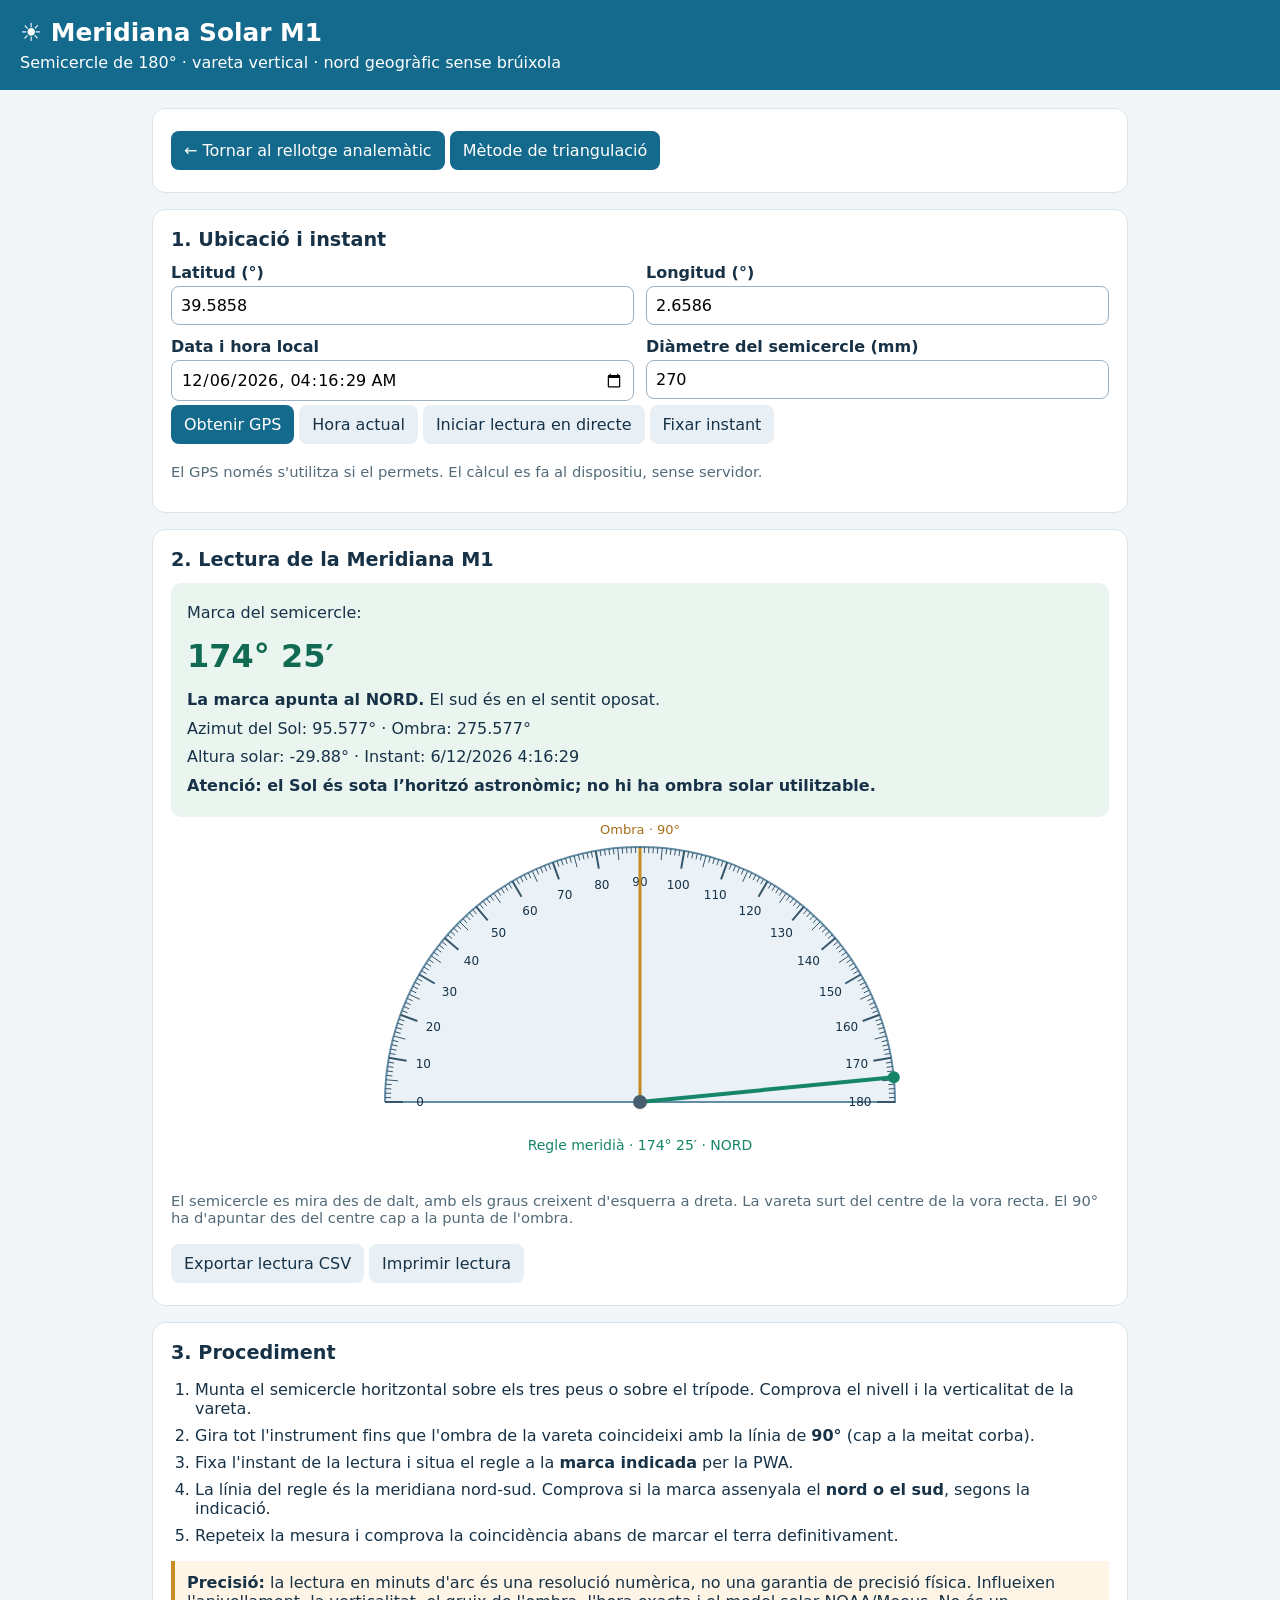
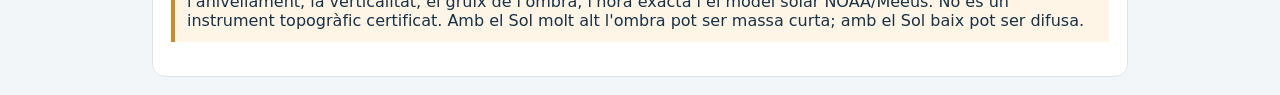
==== meridiana-m1.html @ fadb5da7 "Add files via upload" ====
<!doctype html><html lang="ca"><head><meta charset="utf-8"><meta name="viewport" content="width=device-width,initial-scale=1"><meta name="theme-color" content="#146a8d"><title>Meridiana Solar M1 · AstroMallorca</title><style>
*{box-sizing:border-box}body{font-family:system-ui,-apple-system,sans-serif;background:#f3f6f8;color:#173247;margin:0}header{background:#146a8d;color:white;padding:18px 20px}header h1{margin:0;font-size:1.55rem}header p{margin:6px 0 0}.wrap{max-width:1000px;margin:18px auto;padding:0 12px}.panel{background:white;border:1px solid #d9e3ea;border-radius:13px;padding:18px;margin-bottom:16px}h2{margin:0 0 12px;font-size:1.2rem}.grid{display:grid;grid-template-columns:repeat(2,minmax(0,1fr));gap:12px}label{display:block;font-weight:650;margin-bottom:4px}input{font:inherit;width:100%;padding:9px;border:1px solid #9db2c1;border-radius:8px}button,a.btn{display:inline-block;font:inherit;cursor:pointer;background:#146a8d;color:white;border:0;border-radius:8px;padding:10px 13px;text-decoration:none;margin:4px 5px 4px 0}button.secondary{background:#e8f0f5;color:#173247}.result{background:#eaf5f0;border-radius:10px;padding:16px;line-height:1.8}.big{font-size:2rem;font-weight:750;color:#116a52}.muted{color:#536b79;font-size:.92rem}.warning{background:#fff5e6;border-left:4px solid #cb8b28;padding:12px}svg{width:100%;max-width:600px;display:block;margin:auto}#disc text{font-family:system-ui,sans-serif}ol{padding-left:24px}li{margin-bottom:8px}@media(max-width:600px){.grid{grid-template-columns:1fr}.big{font-size:1.65rem}}@media print{header,.no-print{display:none!important}body{background:white}.panel{border:0;break-inside:avoid}}</style></head><body><header><h1>☀ Meridiana Solar M1</h1><p>Semicercle de 180° · vareta vertical · nord geogràfic sense brúixola</p></header><main class="wrap"><section class="panel no-print"><a class="btn" href="index.html">← Tornar al rellotge analemàtic</a><a class="btn" href="orientacio-ombres.html">Mètode de triangulació</a></section><section class="panel"><h2>1. Ubicació i instant</h2><div class="grid"><div><label for="lat">Latitud (°)</label><input id="lat" type="number" min="-90" max="90" step="0.000001" value="39.5858"></div><div><label for="lon">Longitud (°)</label><input id="lon" type="number" min="-180" max="180" step="0.000001" value="2.6586"></div><div><label for="instant">Data i hora local</label><input id="instant" type="datetime-local" step="1"></div><div><label for="diameter">Diàmetre del semicercle (mm)</label><input id="diameter" type="number" min="100" max="600" step="1" value="270"></div></div><div class="no-print"><button id="gps">Obtenir GPS</button><button id="now" class="secondary">Hora actual</button><button id="live" class="secondary">Iniciar lectura en directe</button><button id="freeze" class="secondary">Fixar instant</button></div><p class="muted" id="status">El GPS només s'utilitza si el permets. El càlcul es fa al dispositiu, sense servidor.</p></section><section class="panel"><h2>2. Lectura de la Meridiana M1</h2><div id="result" class="result" aria-live="polite"></div><svg id="disc" viewBox="0 0 600 360" role="img" aria-label="Semicercle amb ombra a 90 graus i regle sobre la meridiana"></svg><p class="muted">El semicercle es mira des de dalt, amb els graus creixent d'esquerra a dreta. La vareta surt del centre de la vora recta. El 90° ha d'apuntar des del centre cap a la punta de l'ombra.</p><div class="no-print"><button id="csv" class="secondary">Exportar lectura CSV</button><button id="print" class="secondary">Imprimir lectura</button></div></section><section class="panel"><h2>3. Procediment</h2><ol><li>Munta el semicercle horitzontal sobre els tres peus o sobre el trípode. Comprova el nivell i la verticalitat de la vareta.</li><li>Gira tot l'instrument fins que l'ombra de la vareta coincideixi amb la línia de <strong>90°</strong> (cap a la meitat corba).</li><li>Fixa l'instant de la lectura i situa el regle a la <strong>marca indicada</strong> per la PWA.</li><li>La línia del regle és la meridiana nord-sud. Comprova si la marca assenyala el <strong>nord o el sud</strong>, segons la indicació.</li><li>Repeteix la mesura i comprova la coincidència abans de marcar el terra definitivament.</li></ol><p class="warning"><strong>Precisió:</strong> la lectura en minuts d'arc és una resolució numèrica, no una garantia de precisió física. Influeixen l'anivellament, la verticalitat, el gruix de l'ombra, l'hora exacta i el model solar NOAA/Meeus. No és un instrument topogràfic certificat. Amb el Sol molt alt l'ombra pot ser massa curta; amb el Sol baix pot ser difusa.</p></section></main><script src="orientacio-solar.js"></script><script src="meridiana-m1.js"></script></body></html>
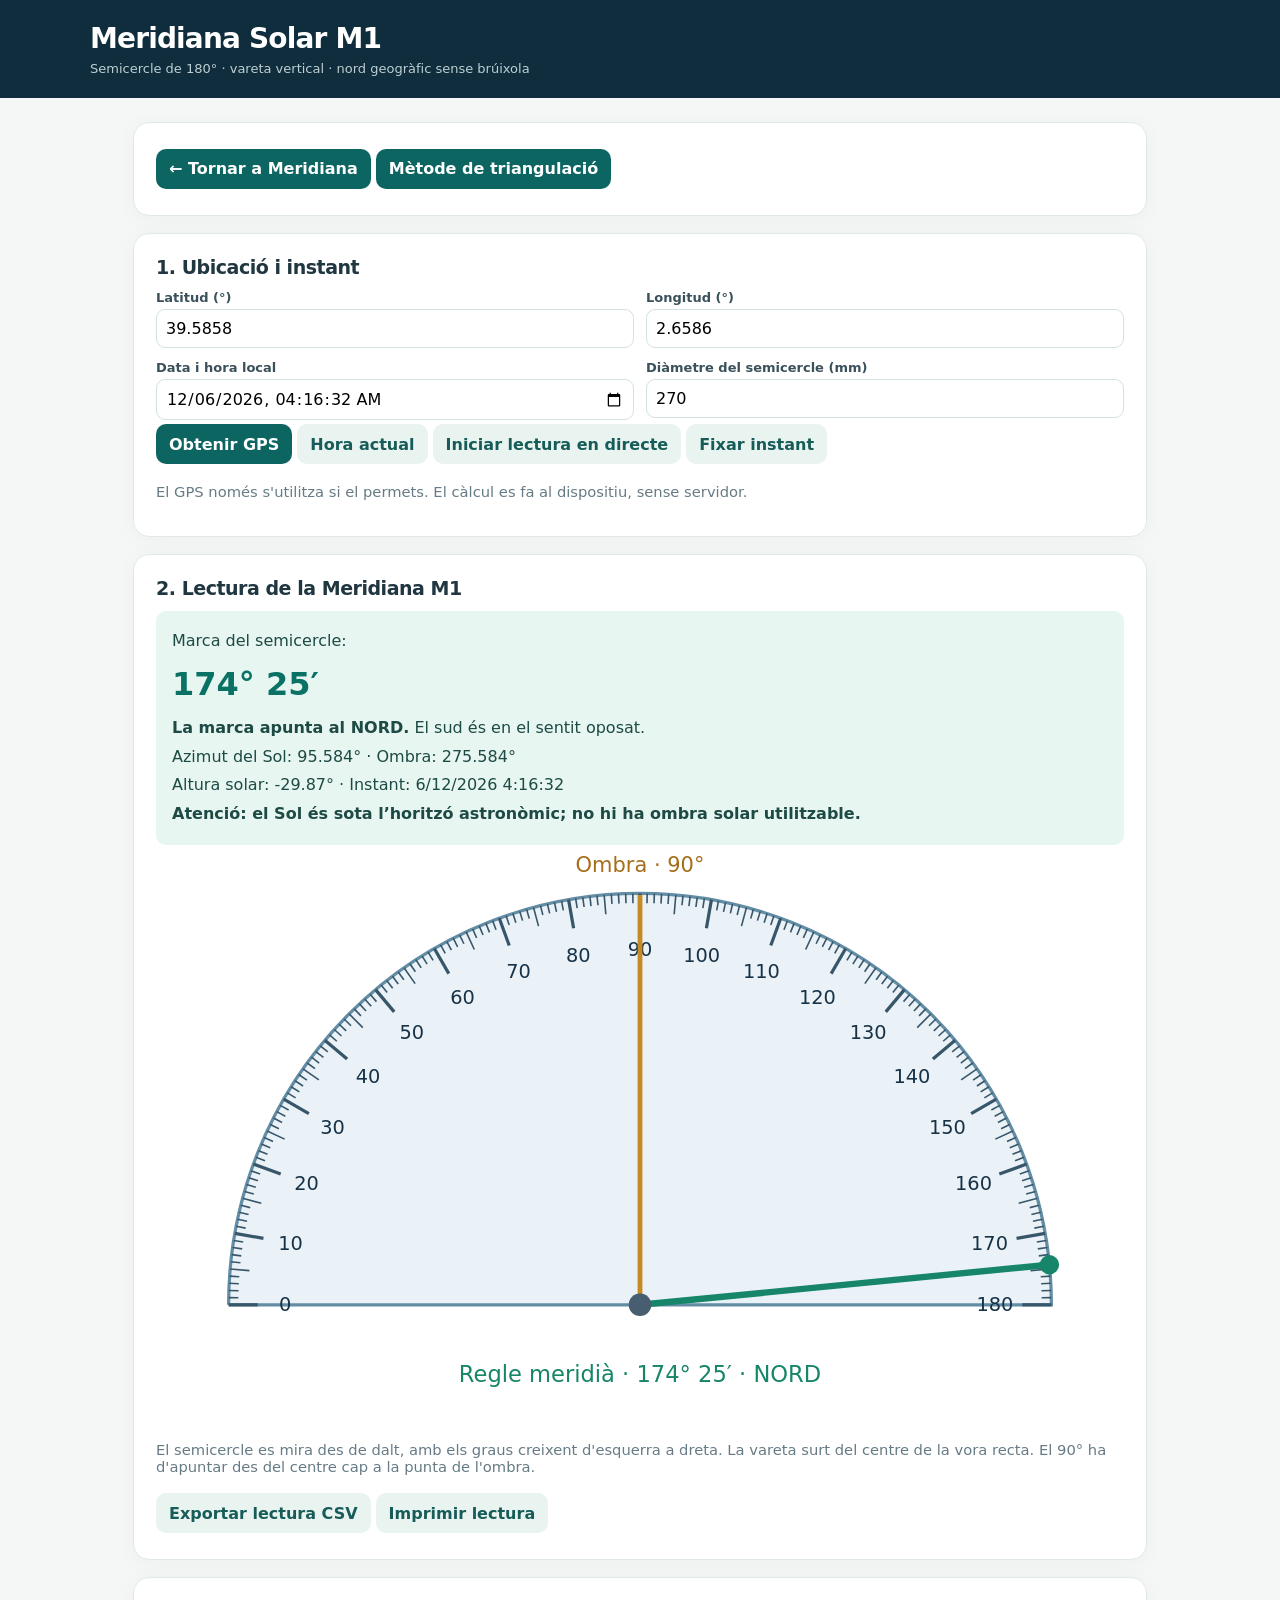
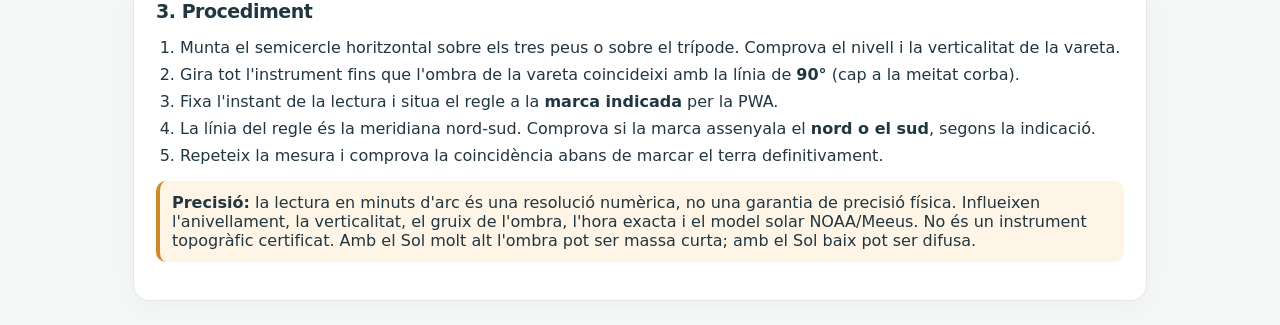
==== commit b727caeb: "Add files via upload" ====
--- a/meridiana-m1.html
+++ b/meridiana-m1.html
@@ -1,2 +1,2 @@
 <!doctype html><html lang="ca"><head><meta charset="utf-8"><meta name="viewport" content="width=device-width,initial-scale=1"><meta name="theme-color" content="#146a8d"><title>Meridiana Solar M1 · AstroMallorca</title><style>
-*{box-sizing:border-box}body{font-family:system-ui,-apple-system,sans-serif;background:#f3f6f8;color:#173247;margin:0}header{background:#146a8d;color:white;padding:18px 20px}header h1{margin:0;font-size:1.55rem}header p{margin:6px 0 0}.wrap{max-width:1000px;margin:18px auto;padding:0 12px}.panel{background:white;border:1px solid #d9e3ea;border-radius:13px;padding:18px;margin-bottom:16px}h2{margin:0 0 12px;font-size:1.2rem}.grid{display:grid;grid-template-columns:repeat(2,minmax(0,1fr));gap:12px}label{display:block;font-weight:650;margin-bottom:4px}input{font:inherit;width:100%;padding:9px;border:1px solid #9db2c1;border-radius:8px}button,a.btn{display:inline-block;font:inherit;cursor:pointer;background:#146a8d;color:white;border:0;border-radius:8px;padding:10px 13px;text-decoration:none;margin:4px 5px 4px 0}button.secondary{background:#e8f0f5;color:#173247}.result{background:#eaf5f0;border-radius:10px;padding:16px;line-height:1.8}.big{font-size:2rem;font-weight:750;color:#116a52}.muted{color:#536b79;font-size:.92rem}.warning{background:#fff5e6;border-left:4px solid #cb8b28;padding:12px}svg{width:100%;max-width:600px;display:block;margin:auto}#disc text{font-family:system-ui,sans-serif}ol{padding-left:24px}li{margin-bottom:8px}@media(max-width:600px){.grid{grid-template-columns:1fr}.big{font-size:1.65rem}}@media print{header,.no-print{display:none!important}body{background:white}.panel{border:0;break-inside:avoid}}</style></head><body><header><h1>☀ Meridiana Solar M1</h1><p>Semicercle de 180° · vareta vertical · nord geogràfic sense brúixola</p></header><main class="wrap"><section class="panel no-print"><a class="btn" href="index.html">← Tornar al rellotge analemàtic</a><a class="btn" href="orientacio-ombres.html">Mètode de triangulació</a></section><section class="panel"><h2>1. Ubicació i instant</h2><div class="grid"><div><label for="lat">Latitud (°)</label><input id="lat" type="number" min="-90" max="90" step="0.000001" value="39.5858"></div><div><label for="lon">Longitud (°)</label><input id="lon" type="number" min="-180" max="180" step="0.000001" value="2.6586"></div><div><label for="instant">Data i hora local</label><input id="instant" type="datetime-local" step="1"></div><div><label for="diameter">Diàmetre del semicercle (mm)</label><input id="diameter" type="number" min="100" max="600" step="1" value="270"></div></div><div class="no-print"><button id="gps">Obtenir GPS</button><button id="now" class="secondary">Hora actual</button><button id="live" class="secondary">Iniciar lectura en directe</button><button id="freeze" class="secondary">Fixar instant</button></div><p class="muted" id="status">El GPS només s'utilitza si el permets. El càlcul es fa al dispositiu, sense servidor.</p></section><section class="panel"><h2>2. Lectura de la Meridiana M1</h2><div id="result" class="result" aria-live="polite"></div><svg id="disc" viewBox="0 0 600 360" role="img" aria-label="Semicercle amb ombra a 90 graus i regle sobre la meridiana"></svg><p class="muted">El semicercle es mira des de dalt, amb els graus creixent d'esquerra a dreta. La vareta surt del centre de la vora recta. El 90° ha d'apuntar des del centre cap a la punta de l'ombra.</p><div class="no-print"><button id="csv" class="secondary">Exportar lectura CSV</button><button id="print" class="secondary">Imprimir lectura</button></div></section><section class="panel"><h2>3. Procediment</h2><ol><li>Munta el semicercle horitzontal sobre els tres peus o sobre el trípode. Comprova el nivell i la verticalitat de la vareta.</li><li>Gira tot l'instrument fins que l'ombra de la vareta coincideixi amb la línia de <strong>90°</strong> (cap a la meitat corba).</li><li>Fixa l'instant de la lectura i situa el regle a la <strong>marca indicada</strong> per la PWA.</li><li>La línia del regle és la meridiana nord-sud. Comprova si la marca assenyala el <strong>nord o el sud</strong>, segons la indicació.</li><li>Repeteix la mesura i comprova la coincidència abans de marcar el terra definitivament.</li></ol><p class="warning"><strong>Precisió:</strong> la lectura en minuts d'arc és una resolució numèrica, no una garantia de precisió física. Influeixen l'anivellament, la verticalitat, el gruix de l'ombra, l'hora exacta i el model solar NOAA/Meeus. No és un instrument topogràfic certificat. Amb el Sol molt alt l'ombra pot ser massa curta; amb el Sol baix pot ser difusa.</p></section></main><script src="orientacio-solar.js"></script><script src="meridiana-m1.js"></script></body></html>+*{box-sizing:border-box}body{font-family:system-ui,-apple-system,sans-serif;background:#f3f6f8;color:#173247;margin:0}header{background:#146a8d;color:white;padding:18px 20px}header h1{margin:0;font-size:1.55rem}header p{margin:6px 0 0}.wrap{max-width:1000px;margin:18px auto;padding:0 12px}.panel{background:white;border:1px solid #d9e3ea;border-radius:13px;padding:18px;margin-bottom:16px}h2{margin:0 0 12px;font-size:1.2rem}.grid{display:grid;grid-template-columns:repeat(2,minmax(0,1fr));gap:12px}label{display:block;font-weight:650;margin-bottom:4px}input{font:inherit;width:100%;padding:9px;border:1px solid #9db2c1;border-radius:8px}button,a.btn{display:inline-block;font:inherit;cursor:pointer;background:#146a8d;color:white;border:0;border-radius:8px;padding:10px 13px;text-decoration:none;margin:4px 5px 4px 0}button.secondary{background:#e8f0f5;color:#173247}.result{background:#eaf5f0;border-radius:10px;padding:16px;line-height:1.8}.big{font-size:2rem;font-weight:750;color:#116a52}.muted{color:#536b79;font-size:.92rem}.warning{background:#fff5e6;border-left:4px solid #cb8b28;padding:12px}svg{width:100%;max-width:600px;display:block;margin:auto}#disc text{font-family:system-ui,sans-serif}ol{padding-left:24px}li{margin-bottom:8px}@media(max-width:600px){.grid{grid-template-columns:1fr}.big{font-size:1.65rem}}@media print{header,.no-print{display:none!important}body{background:white}.panel{border:0;break-inside:avoid}}</style><link rel="stylesheet" href="ui.css"></head><body class="tool-screen"><header><h1>Meridiana Solar M1</h1><p>Semicercle de 180° · vareta vertical · nord geogràfic sense brúixola</p></header><main class="wrap"><section class="panel no-print"><a class="btn" href="index.html#meridiana">← Tornar a Meridiana</a><a class="btn" href="orientacio-ombres.html">Mètode de triangulació</a></section><section class="panel"><h2>1. Ubicació i instant</h2><div class="grid"><div><label for="lat">Latitud (°)</label><input id="lat" type="number" min="-90" max="90" step="0.000001" value="39.5858"></div><div><label for="lon">Longitud (°)</label><input id="lon" type="number" min="-180" max="180" step="0.000001" value="2.6586"></div><div><label for="instant">Data i hora local</label><input id="instant" type="datetime-local" step="1"></div><div><label for="diameter">Diàmetre del semicercle (mm)</label><input id="diameter" type="number" min="100" max="600" step="1" value="270"></div></div><div class="no-print"><button id="gps">Obtenir GPS</button><button id="now" class="secondary">Hora actual</button><button id="live" class="secondary">Iniciar lectura en directe</button><button id="freeze" class="secondary">Fixar instant</button></div><p class="muted" id="status">El GPS només s'utilitza si el permets. El càlcul es fa al dispositiu, sense servidor.</p></section><section class="panel"><h2>2. Lectura de la Meridiana M1</h2><div id="result" class="result" aria-live="polite"></div><svg id="disc" viewBox="0 0 600 360" role="img" aria-label="Semicercle amb ombra a 90 graus i regle sobre la meridiana"></svg><p class="muted">El semicercle es mira des de dalt, amb els graus creixent d'esquerra a dreta. La vareta surt del centre de la vora recta. El 90° ha d'apuntar des del centre cap a la punta de l'ombra.</p><div class="no-print"><button id="csv" class="secondary">Exportar lectura CSV</button><button id="print" class="secondary">Imprimir lectura</button></div></section><section class="panel"><h2>3. Procediment</h2><ol><li>Munta el semicercle horitzontal sobre els tres peus o sobre el trípode. Comprova el nivell i la verticalitat de la vareta.</li><li>Gira tot l'instrument fins que l'ombra de la vareta coincideixi amb la línia de <strong>90°</strong> (cap a la meitat corba).</li><li>Fixa l'instant de la lectura i situa el regle a la <strong>marca indicada</strong> per la PWA.</li><li>La línia del regle és la meridiana nord-sud. Comprova si la marca assenyala el <strong>nord o el sud</strong>, segons la indicació.</li><li>Repeteix la mesura i comprova la coincidència abans de marcar el terra definitivament.</li></ol><p class="warning"><strong>Precisió:</strong> la lectura en minuts d'arc és una resolució numèrica, no una garantia de precisió física. Influeixen l'anivellament, la verticalitat, el gruix de l'ombra, l'hora exacta i el model solar NOAA/Meeus. No és un instrument topogràfic certificat. Amb el Sol molt alt l'ombra pot ser massa curta; amb el Sol baix pot ser difusa.</p></section></main><script src="orientacio-solar.js"></script><script src="meridiana-m1.js"></script></body></html>
--- a/ui.css
+++ b/ui.css
@@ -0,0 +1,21 @@
+/* Meridiana / Rellotge analemàtic: capa visual V9.6. Els motors de càlcul no es modifiquen. */
+:root{font-family:ui-sans-serif,system-ui,-apple-system,BlinkMacSystemFont,"Segoe UI",sans-serif;color:#203641;background:#f5f7f6;font-synthesis:none;-webkit-font-smoothing:antialiased;--ink:#203641;--muted:#637680;--line:#e0e8e8;--white:#fff;--bg:#f5f7f6;--navy:#102d3d;--teal:#147d78;--teal-dark:#0d6562;--soft-teal:#e7f5f1;--shadow:0 3px 24px rgba(19,48,59,.035)}
+*{box-sizing:border-box}html{scroll-behavior:smooth}body{margin:0}button,input,select{font:inherit}button{cursor:pointer}a{color:inherit}button:focus-visible,a:focus-visible,input:focus-visible,select:focus-visible,summary:focus-visible{outline:3px solid #3aaba0;outline-offset:3px}button:disabled{cursor:not-allowed;opacity:.6}
+.app-header{background:var(--navy);color:white}.header-inner{max-width:1320px;margin:auto;padding:16px 26px;display:flex;align-items:center;gap:13px}.brand-mark{display:flex;align-items:center;justify-content:center;width:46px;height:46px;border:1px solid rgba(255,255,255,.22);border-radius:14px;color:#b2e2d5}.brand-titles{display:grid;gap:2px}.brand-name{font-size:12px;font-weight:650;letter-spacing:.065em;text-transform:uppercase;color:#adc5cb}.brand-dot{color:#4cbca9}.brand-subtitle{font-size:20px;font-weight:720;letter-spacing:-.03em}.header-right{margin-left:auto;display:flex;gap:14px;align-items:center}.version-label{font-size:11px;letter-spacing:.08em;color:#e1edf0;border:1px solid #557280;border-radius:100px;padding:6px 9px}.local-label{font-size:12px;color:#b1c6ca}.status-dot{display:inline-block;width:7px;height:7px;border-radius:50%;background:#69d6b3;margin-right:5px}
+.tab-navigation{background:#fff;border-bottom:1px solid var(--line);position:sticky;top:0;z-index:10}.nav-inner{max-width:1320px;margin:auto;padding:0 20px;display:flex;gap:5px}.nav-tab{appearance:none;border:0;background:transparent;color:#667980;display:flex;align-items:center;justify-content:center;gap:8px;min-height:57px;padding:4px 20px;border-bottom:3px solid transparent;font-size:14px;font-weight:650}.nav-tab:hover{color:#203641}.nav-tab.active{color:var(--teal-dark);border-bottom-color:var(--teal);background:#f4faf8}.nav-symbol{font-size:18px;font-weight:500;line-height:1;min-width:19px;text-align:center}
+.app-main{max-width:1320px;margin:0 auto;padding:32px 26px 64px}.app-view[hidden]{display:none!important}.page-heading{display:flex;justify-content:space-between;align-items:end;gap:14px;margin:0 0 22px}.eyebrow,.subheading{font-size:11px;font-weight:800;letter-spacing:.12em;color:var(--teal);text-transform:uppercase}.page-heading h1{font-size:clamp(25px,2.6vw,34px);font-weight:760;letter-spacing:-.045em;line-height:1.12;margin:8px 0 9px}.page-heading p{margin:0;font-size:14px;color:var(--muted);line-height:1.6}.surface{background:white;border:1px solid var(--line);border-radius:17px;padding:22px;box-shadow:var(--shadow);min-width:0}.surface-heading{display:flex;align-items:center;justify-content:space-between;gap:12px;margin-bottom:20px}.surface-heading h2{font-size:19px;letter-spacing:-.03em;margin:5px 0 0;line-height:1.2}.direction-chip,.accent-key{border:1px solid #e2ebec;background:#f6faf9;color:#617981;font-size:11px;white-space:nowrap;padding:7px 10px;border-radius:8px;font-weight:700}.accent-key{display:flex;gap:7px;align-items:center}.accent-key i{background:#b94488;width:9px;height:9px;border-radius:50%}
+.design-grid{display:grid;grid-template-columns:minmax(290px,340px) minmax(0,1fr);gap:18px;align-items:start}.form-surface{position:relative}.field{margin-bottom:17px;min-width:0}.field label{display:flex;align-items:baseline;gap:5px;font-size:13px;font-weight:680;margin:0 0 7px;color:#364e5a}.field .unit{font-weight:500;color:#829399;font-size:12px}.field input,.field select{width:100%;height:45px;border:1px solid #d6e1e3;border-radius:10px;background:white;color:var(--ink);padding:10px 12px;outline-offset:2px;min-width:0}.field input:focus,.field select:focus{border-color:#5aa9a2}.field-grid{display:grid;grid-template-columns:minmax(0,1fr) minmax(0,1fr);gap:10px}.input-suffix{position:relative}.input-suffix span{position:absolute;right:13px;top:50%;transform:translateY(-50%);color:#829399;font-size:13px;pointer-events:none}.input-suffix input{padding-right:35px}.form-actions{display:flex;gap:9px;margin-top:19px;flex-wrap:wrap}.btn{min-height:42px;display:inline-flex;justify-content:center;align-items:center;text-align:center;padding:11px 15px;border-radius:10px;font-size:13px;font-weight:730;border:1px solid transparent;line-height:1.3;text-decoration:none}.btn-primary{background:var(--teal-dark);color:white}.btn-primary:hover{background:#0a5452}.btn-secondary{background:#eaf4f2;color:#155d5a;border-color:#cce5e0}.btn-secondary:hover{background:#d9eee8}.btn-quiet{background:#f4f7f7;color:#465e67;border-color:#e0e8e8}.btn-quiet:hover{background:#ecf2f2}.btn-block{width:100%}.hint{font-size:12px;color:var(--muted);line-height:1.65}.form-footnote{margin:14px 0 0}.fold{border:1px solid var(--line);border-radius:12px;overflow:hidden;background:#fff;margin-top:12px}.fold>summary{list-style:none;cursor:pointer;padding:14px 15px;display:flex;align-items:center;justify-content:space-between;gap:10px;font-weight:720;font-size:13px;color:#354c57}.fold>summary::-webkit-details-marker{display:none}.fold>summary::before{content:'+';display:inline-flex;justify-content:center;align-items:center;width:22px;height:22px;border-radius:7px;background:#eef4f4;color:#2b6965;font-weight:650;font-size:17px;margin-right:1px;flex:none}.fold[open]>summary::before{content:'−'}.fold[open]>summary{border-bottom:1px solid var(--line);background:#f8fbfa}.fold-hint{font-size:11px;font-weight:600;color:#75868c;margin-left:auto;text-align:right}.fold-content{padding:17px 15px 4px}.fold-content .field:last-child{margin-bottom:12px}
+.plan-surface{min-width:0}.legend{display:flex;gap:13px;flex-wrap:wrap;align-items:center;margin:-4px 0 10px;color:#667780;font-size:11px;font-weight:630}.legend span:before{content:'●';margin-right:5px}.solar{color:#b17c00}.solar-hours{color:#8c729b}.winter{color:#2477bc}.summer{color:#14976d}.analemma{color:#bd4280}.drawing-frame{background:#fff;min-width:0;overflow:hidden}#drawing{width:100%;height:auto;display:block;max-height:min(62vw,650px)}.stat{display:grid;grid-template-columns:repeat(3,minmax(0,1fr));gap:10px;margin-top:13px}.stat div{background:#f6f9f8;border:1px solid #edf1f0;border-radius:11px;padding:14px 12px;min-width:0}.stat span{font-size:11px;color:#647982;display:block;margin-bottom:6px}.stat strong{display:block;font-size:15px;letter-spacing:-.02em;color:#193843;overflow-wrap:anywhere}.plan-footer{margin-top:16px;display:flex;align-items:center;justify-content:space-between;gap:12px;border-top:1px solid #edf0f0;padding-top:15px;font-size:12px;color:#7a8d92}.inline-action{border:0;background:none;padding:8px 0;font-size:12px;font-weight:770;color:var(--teal-dark);text-align:right}
+.analemma-grid{display:grid;grid-template-columns:minmax(0,1fr) 300px;gap:18px;align-items:start}.analemma-figure{min-height:350px;display:flex;align-items:center;justify-content:center;border-radius:12px;background:#fcfdfd}#analemmaDrawing{width:100%;height:auto;max-height:470px}.analemma-detail .featured-value{background:#e9f5f1;padding:19px;border-radius:12px;margin:14px 0}.featured-value>span{display:block;font-size:12px;color:#50706d;margin-bottom:6px}.featured-value strong{font-size:23px;color:#075f58;letter-spacing:-.03em;line-height:1.4;display:block;overflow-wrap:anywhere}.featured-value small{font-size:11px;display:block;margin-top:7px;color:#607b78}.mini-measure{display:flex;justify-content:space-between;gap:10px;padding:4px 0 22px;font-size:12px;color:#667980}.mini-measure strong{color:#254550}.analemma-detail .hint{margin-top:17px}
+.construction-overview,.exports,.coords-surface{margin-bottom:18px}.measure-description{font-size:14px;color:#49616d;line-height:1.8;margin:0}.reference-strip{display:flex;gap:10px;flex-wrap:wrap;margin-top:20px}.reference-strip span{background:#f2f8f6;border:1px solid #deece9;padding:10px 13px;border-radius:8px;color:#365e61;font-size:12px}.export-buttons{display:flex;gap:10px;flex-wrap:wrap}.coord-details{margin:10px 0}.table-scroll{overflow:auto;max-height:420px;overscroll-behavior:contain}table{border-collapse:collapse;width:100%;font-size:12px;min-width:560px}th,td{border-bottom:1px solid #e8eeee;padding:10px 14px;text-align:right;white-space:nowrap}th:first-child,td:first-child{text-align:left}thead th{position:sticky;top:0;background:#f8fbfa;color:#4e666f;font-weight:760;z-index:1}tbody tr:hover{background:#f8fbfa}.inset-note{padding:0 16px}
+.tool-grid{display:grid;grid-template-columns:repeat(2,minmax(0,1fr));gap:18px}.tool-card{text-decoration:none;display:flex;flex-direction:column;align-items:flex-start;min-height:245px;transition:border-color .2s,transform .2s}.tool-card:hover{border-color:#7bc1b8;transform:translateY(-2px)}.tool-icon{font-size:30px;display:flex;align-items:center;justify-content:center;background:#ecf7f3;width:53px;height:53px;border-radius:15px;color:#156e69;margin-bottom:18px}.tool-meta{font-size:11px;font-weight:800;letter-spacing:.09em;color:#20817b;margin-bottom:7px}.tool-card>strong{font-size:21px;letter-spacing:-.025em;margin-bottom:10px}.tool-card>span:nth-last-child(2){font-size:13px;color:#607680;line-height:1.65}.tool-link{font-size:13px;font-weight:780;color:#086860;margin-top:auto;padding-top:25px}.meridian-note{font-size:13px;color:#677d84;margin-top:18px;line-height:1.6}
+.help-surface,.technical{margin-bottom:18px}.help-step{display:grid;grid-template-columns:46px 1fr;gap:20px;padding:20px 0;border-bottom:1px solid #edf1f0}.help-step:first-child{padding-top:2px}.help-step:last-child{border-bottom:0;padding-bottom:0}.help-step>span{width:40px;height:40px;display:flex;align-items:center;justify-content:center;background:#eaf5f1;color:#19716b;border-radius:12px;font-weight:780;font-size:13px}.help-step h2{font-size:17px;margin:1px 0 5px;letter-spacing:-.015em}.help-step p{color:#637781;font-size:13px;line-height:1.7;margin:0}.technical .fold{margin-top:0}.technical .fold-content{padding-bottom:15px}
+.app-footer{max-width:1320px;margin:auto;padding:22px 26px 35px;border-top:1px solid #dce7e6;display:flex;gap:12px;justify-content:space-between;font-size:11px;color:#8a9c9e}
+/* Eines independents M1 i Mode C */
+.tool-screen{background:var(--bg);color:var(--ink)}.tool-screen header{background:var(--navy);color:white;padding:22px max(20px,calc((100vw - 1100px)/2));box-shadow:none}.tool-screen header h1{font-size:clamp(21px,3vw,28px);letter-spacing:-.03em;margin:0 0 5px}.tool-screen header p{font-size:13px;color:#bdcfd2}.tool-screen header a{color:#b9e5df;text-decoration:none;display:inline-flex;margin-top:8px}.tool-screen main,.tool-screen .wrap{max-width:1050px;margin:24px auto;padding:0 18px}.tool-screen .panel{border:1px solid var(--line);border-radius:16px;box-shadow:var(--shadow);padding:22px;background:white;margin-bottom:17px}.tool-screen h2{font-size:19px;letter-spacing:-.025em}.tool-screen button,.tool-screen a.btn{border-radius:10px;min-height:40px;font-weight:680;background:var(--teal-dark)}.tool-screen button.secondary{background:#e9f4f1;color:#175c58}.tool-screen input{border-radius:9px;border:1px solid #d3e2e3}.tool-screen label{color:#3a515b;font-size:13px}.tool-screen .result{background:#e8f6f1;color:#1d4a44}.tool-screen .big{color:#0a7165}.tool-screen .muted{color:#667b85}.tool-screen .warning,.tool-screen .warn{border-radius:10px}.tool-screen svg{max-width:100%}
+@media(max-width:1100px){.design-grid{grid-template-columns:minmax(260px,300px) minmax(0,1fr)}.surface{padding:18px}.stat{grid-template-columns:repeat(2,minmax(0,1fr))}.stat div:last-child{grid-column:1/-1}.legend{gap:9px}}
+@media(max-width:850px){.app-main{padding:24px 18px 55px}.design-grid,.analemma-grid{grid-template-columns:1fr}.form-surface{display:grid;grid-template-columns:repeat(2,minmax(0,1fr));column-gap:14px}.form-surface .surface-heading,.form-surface .form-actions,.form-surface .form-footnote,.form-surface details{grid-column:1/-1}.form-surface .field-grid{gap:10px}.form-surface>.field{align-self:end}.stat{grid-template-columns:repeat(3,minmax(0,1fr))}.stat div:last-child{grid-column:auto}#drawing{max-height:none}.analemma-grid{grid-template-columns:minmax(0,1fr) minmax(0,310px)}.tool-grid{gap:12px}}
+@media(max-width:670px){.header-inner{padding:11px 17px;gap:10px}.brand-mark{width:38px;height:38px;border-radius:11px}.brand-mark svg{width:31px;height:31px}.brand-name{font-size:10px}.brand-subtitle{font-size:16px}.header-right{gap:7px}.local-label{display:none}.version-label{font-size:10px;padding:5px 8px}.tab-navigation{position:fixed;bottom:0;top:auto;width:100%;border-top:1px solid var(--line);border-bottom:0;padding-bottom:env(safe-area-inset-bottom);box-shadow:0 -4px 20px #102d3d0d}.nav-inner{display:grid;grid-template-columns:repeat(5,minmax(0,1fr));padding:0 4px;gap:0}.nav-tab{min-width:0;min-height:60px;padding:6px 1px;gap:4px;display:flex;flex-direction:column;font-size:10px;line-height:1.1;border-top:3px solid transparent;border-bottom:0}.nav-tab.active{border-top-color:var(--teal);border-bottom-color:transparent}.nav-symbol{font-size:21px;min-width:0;line-height:1}.app-main{padding:22px 13px calc(95px + env(safe-area-inset-bottom))}.page-heading{margin-bottom:17px}.page-heading h1{font-size:26px}.page-heading p{font-size:13px}.surface{padding:16px;border-radius:14px}.design-grid,.analemma-grid,.tool-grid{grid-template-columns:1fr}.form-surface{display:block}.surface-heading h2{font-size:18px}.legend{font-size:10px;gap:9px}.stat{grid-template-columns:repeat(2,minmax(0,1fr))}.stat div:last-child{grid-column:1/-1}.stat strong{font-size:14px}.plan-footer{display:block}.plan-footer .inline-action{display:block;margin:8px 0 0}.tool-card{min-height:195px}.analemma-figure{min-height:250px}.export-buttons{display:grid;grid-template-columns:1fr}.form-actions{display:grid;grid-template-columns:1fr 1fr}.app-footer{padding:15px 14px calc(95px + env(safe-area-inset-bottom));display:block;line-height:2}.tool-screen header{padding:20px 16px}.tool-screen main,.tool-screen .wrap{margin:13px auto;padding:0 12px}.tool-screen .panel{padding:16px}.tool-screen .grid{grid-template-columns:1fr}}
+@media(max-width:390px){.brand-subtitle{font-size:15px}.field-grid{grid-template-columns:1fr}.stat{grid-template-columns:1fr}.stat div:last-child{grid-column:auto}.page-heading h1{font-size:24px}}
+@media print{.app-header,.tab-navigation,.app-footer,.form-surface,.plan-footer,.export-buttons,.nav-tab,.btn,.tool-grid,.meridian-note{display:none!important}body{background:#fff}.app-main{padding:0!important}.app-view[hidden]{display:none!important}.surface{box-shadow:none;border:0;padding:0}#drawing{max-height:70vh}.design-grid{display:block}.stat{page-break-inside:avoid}.page-heading{margin:0 0 15px}.app-view.active{display:block!important}.tool-screen header,.tool-screen .no-print{display:none!important}.tool-screen main,.tool-screen .wrap{margin:0;padding:0}.tool-screen .panel{border:0;break-inside:avoid}}
+@media(prefers-reduced-motion:reduce){html{scroll-behavior:auto}.tool-card{transition:none}}
